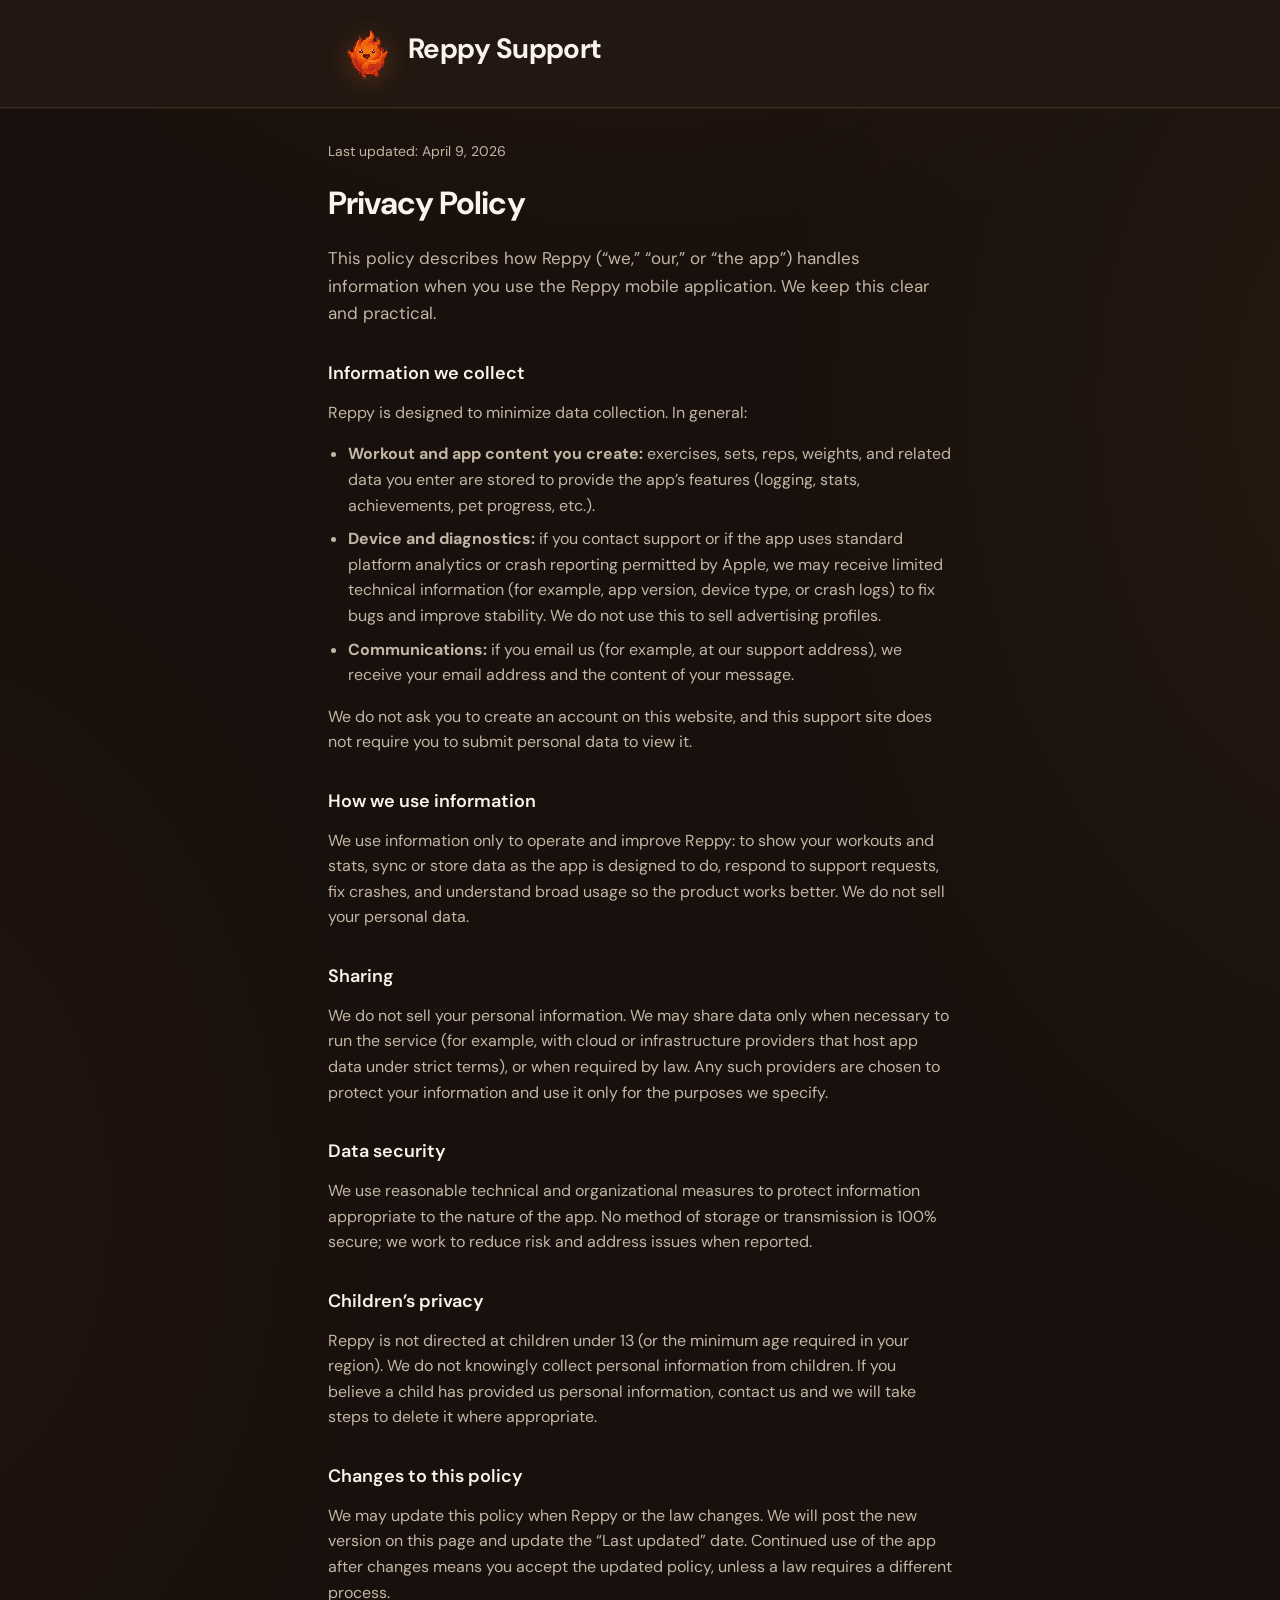
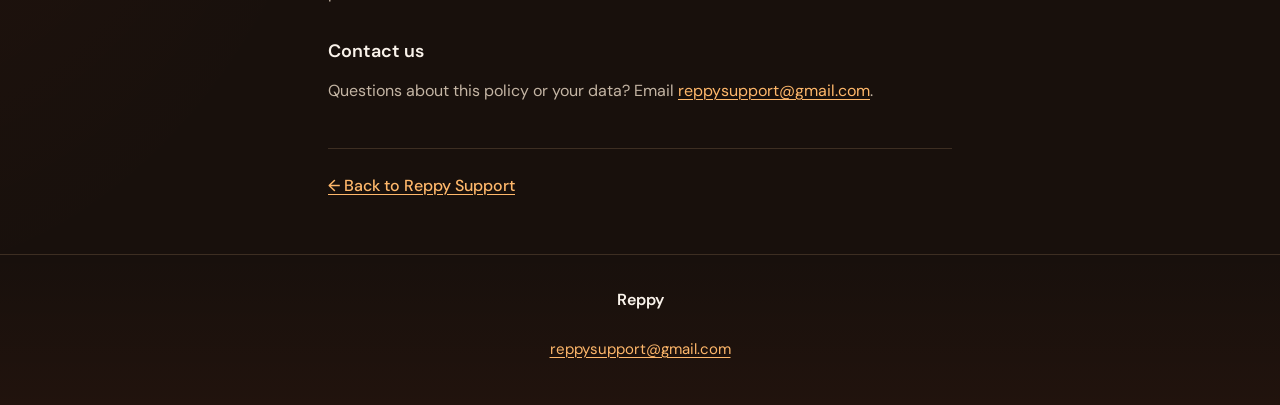
==== privacy.html @ c4244dfe "Initial commit: Reppy static support site Made-with: Cursor" ====
<!DOCTYPE html>
<html lang="en">
<head>
  <meta charset="UTF-8">
  <meta name="viewport" content="width=device-width, initial-scale=1">
  <meta name="description" content="Reppy privacy policy: how we handle your information.">
  <meta name="theme-color" content="#221811">
  <title>Privacy Policy · Reppy</title>
  <link rel="stylesheet" href="styles.css">
  <link rel="preconnect" href="https://fonts.googleapis.com">
  <link rel="preconnect" href="https://fonts.gstatic.com" crossorigin>
  <link href="https://fonts.googleapis.com/css2?family=DM+Sans:ital,opsz,wght@0,9..40,400;0,9..40,500;0,9..40,600;0,9..40,700;1,9..40,400&display=swap" rel="stylesheet">
</head>
<body class="page-privacy">
  <a class="skip-link" href="#main">Skip to content</a>

  <header class="site-header site-header--compact">
    <div class="wrap header-compact-inner">
      <img class="pet pet--inline" src="assets/flame-reppy.png" width="48" height="48" alt="" data-pet-theme="flame" tabindex="0" role="button" aria-label="Apply flame theme colors">
      <p class="site-title"><a href="index.html">Reppy Support</a></p>
    </div>
  </header>

  <main id="main" class="legal-main">
    <div class="wrap legal-wrap">
      <!-- EDIT: Last updated date when you change this policy -->
      <p class="legal-updated">Last updated: April 9, 2026</p>
      <h1 class="legal-title">Privacy Policy</h1>
      <p class="legal-lead">
        This policy describes how Reppy (“we,” “our,” or “the app”) handles information when you use the Reppy mobile application. We keep this clear and practical.
      </p>

      <section class="legal-section">
        <h2>Information we collect</h2>
        <p>
          Reppy is designed to minimize data collection. In general:
        </p>
        <ul class="list">
          <li><strong>Workout and app content you create:</strong> exercises, sets, reps, weights, and related data you enter are stored to provide the app’s features (logging, stats, achievements, pet progress, etc.).</li>
          <li><strong>Device and diagnostics:</strong> if you contact support or if the app uses standard platform analytics or crash reporting permitted by Apple, we may receive limited technical information (for example, app version, device type, or crash logs) to fix bugs and improve stability. We do not use this to sell advertising profiles.</li>
          <li><strong>Communications:</strong> if you email us (for example, at our support address), we receive your email address and the content of your message.</li>
        </ul>
        <p>
          We do not ask you to create an account on this website, and this support site does not require you to submit personal data to view it.
        </p>
      </section>

      <section class="legal-section">
        <h2>How we use information</h2>
        <p>
          We use information only to operate and improve Reppy: to show your workouts and stats, sync or store data as the app is designed to do, respond to support requests, fix crashes, and understand broad usage so the product works better. We do not sell your personal data.
        </p>
      </section>

      <section class="legal-section">
        <h2>Sharing</h2>
        <p>
          We do not sell your personal information. We may share data only when necessary to run the service (for example, with cloud or infrastructure providers that host app data under strict terms), or when required by law. Any such providers are chosen to protect your information and use it only for the purposes we specify.
        </p>
      </section>

      <section class="legal-section">
        <h2>Data security</h2>
        <p>
          We use reasonable technical and organizational measures to protect information appropriate to the nature of the app. No method of storage or transmission is 100% secure; we work to reduce risk and address issues when reported.
        </p>
      </section>

      <section class="legal-section">
        <h2>Children’s privacy</h2>
        <p>
          Reppy is not directed at children under 13 (or the minimum age required in your region). We do not knowingly collect personal information from children. If you believe a child has provided us personal information, contact us and we will take steps to delete it where appropriate.
        </p>
      </section>

      <section class="legal-section">
        <h2>Changes to this policy</h2>
        <p>
          We may update this policy when Reppy or the law changes. We will post the new version on this page and update the “Last updated” date. Continued use of the app after changes means you accept the updated policy, unless a law requires a different process.
        </p>
      </section>

      <section class="legal-section">
        <h2>Contact us</h2>
        <p>
          <!-- EDIT: Support email for privacy questions -->
          Questions about this policy or your data? Email
          <a href="mailto:reppysupport@gmail.com?subject=Reppy%20privacy%20question">reppysupport@gmail.com</a>.
        </p>
      </section>

      <p class="legal-back">
        <a href="index.html">← Back to Reppy Support</a>
      </p>
    </div>
  </main>

  <footer class="site-footer">
    <div class="wrap">
      <p class="footer-app">Reppy</p>
      <p><a href="mailto:reppysupport@gmail.com">reppysupport@gmail.com</a></p>
    </div>
  </footer>

  <script src="script.js" defer></script>
</body>
</html>
---- styles.css ----
/* EDIT: Shared layout tokens (same every theme) */
:root {
  --radius: 12px;
  --radius-sm: 8px;
  --max: 40rem;
  --space-xs: 0.5rem;
  --space-sm: 0.75rem;
  --space-md: 1rem;
  --space-lg: 1.5rem;
  --space-xl: 2rem;
  --space-2xl: 2.75rem;
  --space-3xl: 3.5rem;
}

/* EDIT: Flame theme (default) — set via data-theme on <html> or :root */
:root,
html[data-theme="flame"] {
  --bg: #18100c;
  --bg-elevated: #221811;
  --surface: #2d2118;
  --surface-glow: rgba(255, 140, 66, 0.08);
  --text: #faf3eb;
  --text-muted: #c4b5a4;
  --accent: #ff8c42;
  --accent-bright: #ffb86b;
  --accent-dim: #c45c1c;
  --accent-subtle: rgba(255, 140, 66, 0.14);
  --border: #3d2e22;
  --focus: #ffd6a8;
  --on-accent: #1a0f08;
  --grad-1: rgba(255, 120, 60, 0.14);
  --grad-2: rgba(255, 180, 90, 0.06);
  --grad-3: rgba(255, 90, 40, 0.05);
  --header-line: rgba(255, 140, 66, 0.06);
  --header-fade: rgba(34, 24, 17, 0.92);
  --pets-showcase-tint: rgba(255, 100, 50, 0.04);
  --footer-tint: rgba(255, 90, 40, 0.04);
  --pet-card-hover: rgba(255, 140, 66, 0.35);
  --btn-hover-bg: rgba(255, 140, 66, 0.22);
  --pet-shadow-hero: rgba(255, 110, 40, 0.35);
  --pet-shadow-inline: rgba(255, 110, 40, 0.25);
  --pet-shadow-error: rgba(255, 110, 40, 0.3);
}

html[data-theme="water"] {
  --bg: #0c1419;
  --bg-elevated: #111d25;
  --surface: #152a35;
  --surface-glow: rgba(34, 211, 238, 0.1);
  --text: #f0fdfa;
  --text-muted: #8fafbc;
  --accent: #22d3ee;
  --accent-bright: #67e8f9;
  --accent-dim: #0e7490;
  --accent-subtle: rgba(34, 211, 238, 0.14);
  --border: #1e3f4f;
  --focus: #a5f3fc;
  --on-accent: #042f2e;
  --grad-1: rgba(34, 211, 238, 0.12);
  --grad-2: rgba(56, 189, 248, 0.07);
  --grad-3: rgba(14, 116, 144, 0.1);
  --header-line: rgba(34, 211, 238, 0.08);
  --header-fade: rgba(17, 29, 37, 0.92);
  --pets-showcase-tint: rgba(34, 211, 238, 0.05);
  --footer-tint: rgba(14, 116, 144, 0.06);
  --pet-card-hover: rgba(34, 211, 238, 0.35);
  --btn-hover-bg: rgba(34, 211, 238, 0.2);
  --pet-shadow-hero: rgba(34, 197, 238, 0.35);
  --pet-shadow-inline: rgba(34, 197, 238, 0.28);
  --pet-shadow-error: rgba(34, 197, 238, 0.32);
}

html[data-theme="air"] {
  --bg: #101418;
  --bg-elevated: #151c23;
  --surface: #1c2733;
  --surface-glow: rgba(125, 211, 252, 0.09);
  --text: #f1f5f9;
  --text-muted: #94a9bc;
  --accent: #7dd3fc;
  --accent-bright: #bae6fd;
  --accent-dim: #0369a1;
  --accent-subtle: rgba(125, 211, 252, 0.14);
  --border: #2a3c4d;
  --focus: #e0f2fe;
  --on-accent: #0c1929;
  --grad-1: rgba(125, 211, 252, 0.12);
  --grad-2: rgba(186, 230, 253, 0.06);
  --grad-3: rgba(56, 189, 248, 0.06);
  --header-line: rgba(125, 211, 252, 0.08);
  --header-fade: rgba(21, 28, 35, 0.92);
  --pets-showcase-tint: rgba(125, 211, 252, 0.045);
  --footer-tint: rgba(56, 189, 248, 0.05);
  --pet-card-hover: rgba(125, 211, 252, 0.35);
  --btn-hover-bg: rgba(125, 211, 252, 0.18);
  --pet-shadow-hero: rgba(96, 180, 240, 0.35);
  --pet-shadow-inline: rgba(96, 180, 240, 0.28);
  --pet-shadow-error: rgba(96, 180, 240, 0.3);
}

html[data-theme="earth"] {
  --bg: #13100c;
  --bg-elevated: #1c1812;
  --surface: #26201a;
  --surface-glow: rgba(132, 204, 22, 0.08);
  --text: #faf7f0;
  --text-muted: #b0a492;
  --accent: #84cc16;
  --accent-bright: #bef264;
  --accent-dim: #4d7c0f;
  --accent-subtle: rgba(132, 204, 22, 0.14);
  --border: #3d3527;
  --focus: #d9f99d;
  --on-accent: #1a2208;
  --grad-1: rgba(132, 204, 22, 0.1);
  --grad-2: rgba(180, 83, 9, 0.09);
  --grad-3: rgba(63, 98, 18, 0.07);
  --header-line: rgba(132, 204, 22, 0.07);
  --header-fade: rgba(28, 24, 18, 0.92);
  --pets-showcase-tint: rgba(132, 204, 22, 0.04);
  --footer-tint: rgba(101, 163, 23, 0.05);
  --pet-card-hover: rgba(132, 204, 22, 0.4);
  --btn-hover-bg: rgba(132, 204, 22, 0.2);
  --pet-shadow-hero: rgba(120, 180, 40, 0.35);
  --pet-shadow-inline: rgba(120, 180, 40, 0.28);
  --pet-shadow-error: rgba(120, 180, 40, 0.3);
}

html[data-theme="lightning"] {
  --bg: #161008;
  --bg-elevated: #21180d;
  --surface: #2d2316;
  --surface-glow: rgba(251, 191, 36, 0.1);
  --text: #fffbeb;
  --text-muted: #cfc0a4;
  --accent: #fbbf24;
  --accent-bright: #fde047;
  --accent-dim: #d97706;
  --accent-subtle: rgba(251, 191, 36, 0.16);
  --border: #4a3d26;
  --focus: #fef08a;
  --on-accent: #1c1408;
  --grad-1: rgba(251, 191, 36, 0.15);
  --grad-2: rgba(245, 158, 11, 0.09);
  --grad-3: rgba(234, 179, 8, 0.07);
  --header-line: rgba(251, 191, 36, 0.08);
  --header-fade: rgba(33, 24, 13, 0.92);
  --pets-showcase-tint: rgba(251, 191, 36, 0.05);
  --footer-tint: rgba(217, 119, 6, 0.06);
  --pet-card-hover: rgba(251, 191, 36, 0.4);
  --btn-hover-bg: rgba(251, 191, 36, 0.22);
  --pet-shadow-hero: rgba(245, 180, 40, 0.38);
  --pet-shadow-inline: rgba(245, 180, 40, 0.3);
  --pet-shadow-error: rgba(245, 180, 40, 0.34);
}

/* Click pets to change theme — cursor + focus ring */
[data-pet-theme] {
  cursor: pointer;
}

[data-pet-theme]:focus-visible {
  outline: 2px solid var(--focus);
  outline-offset: 3px;
  border-radius: 4px;
}

.theme-hint {
  margin: 0 0 var(--space-md);
  font-size: 0.9375rem;
  color: var(--text-muted);
  font-style: italic;
}

*,
*::before,
*::after {
  box-sizing: border-box;
}

html {
  -webkit-text-size-adjust: 100%;
  scroll-behavior: smooth;
}

body {
  margin: 0;
  min-height: 100vh;
  font-family: "DM Sans", system-ui, -apple-system, sans-serif;
  font-size: 1rem;
  line-height: 1.6;
  color: var(--text);
  background: var(--bg);
  background-image:
    radial-gradient(ellipse 130% 90% at 50% -35%, var(--grad-1), transparent 55%),
    radial-gradient(ellipse 50% 45% at 110% 20%, var(--grad-2), transparent),
    radial-gradient(ellipse 40% 35% at -10% 60%, var(--grad-3), transparent);
  transition: background-color 0.35s ease, color 0.25s ease;
}

/* Pixel art stays crisp when scaled */
.pet {
  display: block;
  height: auto;
  image-rendering: pixelated;
  image-rendering: -moz-crisp-edges;
  image-rendering: crisp-edges;
  flex-shrink: 0;
}

.pet--hero {
  width: 96px;
  filter: drop-shadow(0 6px 20px var(--pet-shadow-hero));
  transition: filter 0.3s ease;
}

@media (min-width: 600px) {
  .pet--hero {
    width: 120px;
  }
}

.pet-parade {
  display: flex;
  flex-wrap: wrap;
  align-items: center;
  justify-content: center;
  gap: var(--space-md) var(--space-lg);
  padding: var(--space-lg) 0 0;
  margin-top: var(--space-md);
  border-top: 1px solid var(--border);
}

.pet-parade .pet {
  width: 56px;
  opacity: 0.95;
  transition: transform 0.15s ease, opacity 0.15s ease;
}

.pet-parade .pet:hover {
  transform: translateY(-3px) scale(1.06);
  opacity: 1;
}

@media (min-width: 480px) {
  .pet-parade .pet {
    width: 64px;
  }
}

.header-inner {
  display: flex;
  flex-direction: column;
  align-items: flex-start;
  gap: var(--space-lg);
}

@media (min-width: 600px) {
  .header-inner {
    flex-direction: row;
    align-items: center;
    justify-content: space-between;
  }
}

.header-mascot {
  align-self: center;
}

@media (min-width: 600px) {
  .header-mascot {
    align-self: auto;
  }
}

/* Skip link */
.skip-link {
  position: absolute;
  top: -100px;
  left: var(--space-md);
  padding: var(--space-sm) var(--space-md);
  background: var(--accent);
  color: var(--on-accent);
  font-weight: 600;
  border-radius: var(--radius-sm);
  z-index: 100;
  text-decoration: none;
}

.skip-link:focus {
  top: var(--space-md);
  outline: 2px solid var(--focus);
  outline-offset: 2px;
}

.wrap {
  width: 100%;
  max-width: var(--max);
  margin: 0 auto;
  padding: 0 var(--space-lg);
}

/* Header */
.site-header {
  padding: var(--space-2xl) 0 var(--space-lg);
  border-bottom: 1px solid var(--border);
  background: linear-gradient(180deg, var(--bg-elevated) 0%, var(--header-fade) 100%);
  box-shadow: 0 1px 0 var(--header-line);
  transition: background 0.35s ease, box-shadow 0.3s ease, border-color 0.3s ease;
}

.site-header--compact {
  padding: var(--space-lg) 0;
}

.site-header--compact .header-compact-inner {
  display: flex;
  align-items: center;
  gap: var(--space-md);
}

.site-header--compact .pet--inline {
  width: 48px;
  filter: drop-shadow(0 4px 12px var(--pet-shadow-inline));
  transition: filter 0.3s ease;
}

.site-title {
  margin: 0 0 var(--space-xs);
  font-size: clamp(1.5rem, 4vw, 1.75rem);
  font-weight: 700;
  letter-spacing: -0.02em;
}

.site-title a {
  color: inherit;
  text-decoration: none;
}

.site-title a:hover {
  color: var(--accent-bright);
}

.tagline {
  margin: 0;
  font-size: 1rem;
  color: var(--text-muted);
  font-weight: 400;
  max-width: 22rem;
}

/* Pet showcase section */
.pets-showcase {
  background: linear-gradient(180deg, var(--pets-showcase-tint) 0%, transparent 100%);
  transition: background 0.35s ease;
}

.pet-grid {
  list-style: none;
  margin: var(--space-lg) 0 0;
  padding: 0;
  display: grid;
  grid-template-columns: repeat(2, 1fr);
  gap: var(--space-md);
}

@media (min-width: 520px) {
  .pet-grid {
    grid-template-columns: repeat(3, 1fr);
  }
}

@media (min-width: 720px) {
  .pet-grid {
    grid-template-columns: repeat(5, 1fr);
    gap: var(--space-sm);
  }
}

.pet-card {
  margin: 0;
  padding: var(--space-md);
  background: var(--surface);
  border: 1px solid var(--border);
  border-radius: var(--radius);
  text-align: center;
  box-shadow: 0 4px 24px var(--surface-glow);
  transition: border-color 0.15s ease, transform 0.15s ease;
}

.pet-card:hover {
  border-color: var(--pet-card-hover);
  transform: translateY(-2px);
}

.pet-card .pet {
  width: 72px;
  margin: 0 auto var(--space-sm);
}

@media (min-width: 520px) {
  .pet-card .pet {
    width: 80px;
  }
}

.pet-card figcaption {
  font-size: 0.8125rem;
  font-weight: 600;
  color: var(--text-muted);
  letter-spacing: 0.02em;
}

/* Intro accent */
.intro-visual {
  margin: var(--space-lg) 0 0;
  display: flex;
  justify-content: center;
  gap: var(--space-lg);
  flex-wrap: wrap;
  opacity: 0.9;
}

.intro-visual .pet {
  width: 52px;
}

@media (min-width: 480px) {
  .intro-visual .pet {
    width: 60px;
  }
}

/* Sections */
.section {
  padding: var(--space-2xl) 0;
  border-bottom: 1px solid var(--border);
}

.section:last-of-type {
  border-bottom: none;
}

.section-title {
  margin: 0 0 var(--space-md);
  font-size: clamp(1.25rem, 3.5vw, 1.375rem);
  font-weight: 600;
  letter-spacing: -0.02em;
}

.subsection-title {
  margin: var(--space-lg) 0 var(--space-sm);
  font-size: 1rem;
  font-weight: 600;
  color: var(--text);
}

.intro .section-title {
  font-size: clamp(1.5rem, 4vw, 1.75rem);
}

.lead {
  font-size: 1.0625rem;
  color: var(--text-muted);
  margin: 0 0 var(--space-md);
}

.section p {
  margin: 0 0 var(--space-md);
}

.section p:last-child {
  margin-bottom: 0;
}

a {
  color: var(--accent-bright);
  text-decoration-thickness: 1px;
  text-underline-offset: 3px;
}

a:hover {
  color: var(--focus);
}

.list {
  margin: 0 0 var(--space-md);
  padding-left: 1.25rem;
}

.list li {
  margin-bottom: var(--space-xs);
}

.list li:last-child {
  margin-bottom: 0;
}

/* Feature grid */
.feature-grid {
  list-style: none;
  margin: 0;
  padding: 0;
  display: grid;
  gap: var(--space-sm);
}

@media (min-width: 480px) {
  .feature-grid {
    grid-template-columns: 1fr 1fr;
  }
}

.feature-grid li {
  margin: 0;
  padding: var(--space-md) var(--space-lg);
  background: var(--surface);
  border: 1px solid var(--border);
  border-radius: var(--radius);
  font-size: 0.9375rem;
  position: relative;
  padding-left: calc(var(--space-lg) + 0.5rem);
  box-shadow: 0 2px 12px rgba(0, 0, 0, 0.12);
}

.feature-grid li::before {
  content: "";
  position: absolute;
  left: var(--space-md);
  top: 50%;
  transform: translateY(-50%);
  width: 4px;
  height: 1.25rem;
  background: linear-gradient(180deg, var(--accent), var(--accent-dim));
  border-radius: 2px;
}

/* FAQ */
.faq-list {
  margin: 0;
}

.faq-list dt {
  font-weight: 600;
  margin: var(--space-lg) 0 var(--space-xs);
  color: var(--text);
}

.faq-list dt:first-child {
  margin-top: 0;
}

.faq-list dd {
  margin: 0 0 var(--space-md);
  padding: 0 0 var(--space-md);
  border-bottom: 1px solid var(--border);
  color: var(--text-muted);
}

.faq-list dd:last-of-type {
  border-bottom: none;
  padding-bottom: 0;
  margin-bottom: 0;
}

/* Button */
.btn {
  display: inline-flex;
  align-items: center;
  justify-content: center;
  margin-top: var(--space-md);
  padding: var(--space-sm) var(--space-lg);
  background: var(--accent-subtle);
  color: var(--accent-bright);
  border: 1px solid var(--accent-dim);
  border-radius: var(--radius);
  font-family: inherit;
  font-size: 1rem;
  font-weight: 600;
  text-decoration: none;
  cursor: pointer;
  transition: background 0.15s, border-color 0.15s, color 0.15s;
}

.btn:hover {
  background: var(--btn-hover-bg);
  color: var(--focus);
  border-color: var(--accent);
}

.btn:focus-visible {
  outline: 2px solid var(--focus);
  outline-offset: 2px;
}

.privacy-cta .btn {
  margin-top: var(--space-sm);
}

/* Footer */
.site-footer {
  margin-top: auto;
  padding: var(--space-xl) 0 var(--space-2xl);
  border-top: 1px solid var(--border);
  text-align: center;
  color: var(--text-muted);
  font-size: 0.9375rem;
  background: linear-gradient(0deg, var(--footer-tint), transparent);
  transition: background 0.35s ease, border-color 0.3s ease;
}

.site-footer .wrap {
  display: flex;
  flex-direction: column;
  align-items: center;
  gap: var(--space-md);
}

.footer-pets {
  display: flex;
  gap: var(--space-sm);
  justify-content: center;
  flex-wrap: wrap;
}

.footer-pets .pet {
  width: 40px;
  opacity: 0.85;
}

.site-footer p {
  margin: 0 0 var(--space-xs);
}

.site-footer p:last-child {
  margin-bottom: 0;
}

.footer-app {
  font-weight: 600;
  color: var(--text);
  font-size: 1rem;
}

/* Legal / privacy */
.legal-main {
  padding: var(--space-xl) 0 var(--space-3xl);
}

.legal-wrap {
  max-width: 42rem;
}

.legal-updated {
  font-size: 0.875rem;
  color: var(--text-muted);
  margin: 0 0 var(--space-md);
}

.legal-title {
  margin: 0 0 var(--space-md);
  font-size: clamp(1.75rem, 4vw, 2rem);
  font-weight: 700;
  letter-spacing: -0.03em;
}

.legal-lead {
  color: var(--text-muted);
  margin: 0 0 var(--space-xl);
  font-size: 1.0625rem;
}

.legal-section {
  margin-bottom: var(--space-xl);
}

.legal-section h2 {
  margin: 0 0 var(--space-sm);
  font-size: 1.125rem;
  font-weight: 600;
}

.legal-section p,
.legal-section ul {
  margin: 0 0 var(--space-md);
  color: var(--text-muted);
}

.legal-section ul:last-child,
.legal-section p:last-child {
  margin-bottom: 0;
}

.legal-back {
  margin: var(--space-2xl) 0 0;
  padding-top: var(--space-lg);
  border-top: 1px solid var(--border);
}

.legal-back a {
  font-weight: 500;
}

/* 404 */
.page-404 {
  display: flex;
  align-items: center;
  justify-content: center;
  min-height: 100vh;
}

.error-main {
  width: 100%;
  padding: var(--space-2xl) 0;
}

.error-wrap {
  text-align: center;
}

.error-pet {
  width: 80px;
  margin: 0 auto var(--space-md);
  filter: drop-shadow(0 6px 18px var(--pet-shadow-error));
  transition: filter 0.3s ease;
}

.error-code {
  margin: 0 0 var(--space-sm);
  font-size: clamp(3rem, 12vw, 4.5rem);
  font-weight: 700;
  letter-spacing: -0.05em;
  color: var(--accent-dim);
  line-height: 1;
}

.error-title {
  margin: 0 0 var(--space-md);
  font-size: 1.375rem;
  font-weight: 600;
}

.error-text {
  margin: 0 auto var(--space-lg);
  max-width: 24rem;
  color: var(--text-muted);
}

.page-404 .btn {
  margin-top: 0;
}

/* Layout: sticky footer on short pages */
body:not(.page-404) {
  display: flex;
  flex-direction: column;
}

body:not(.page-404) main {
  flex: 1;
}
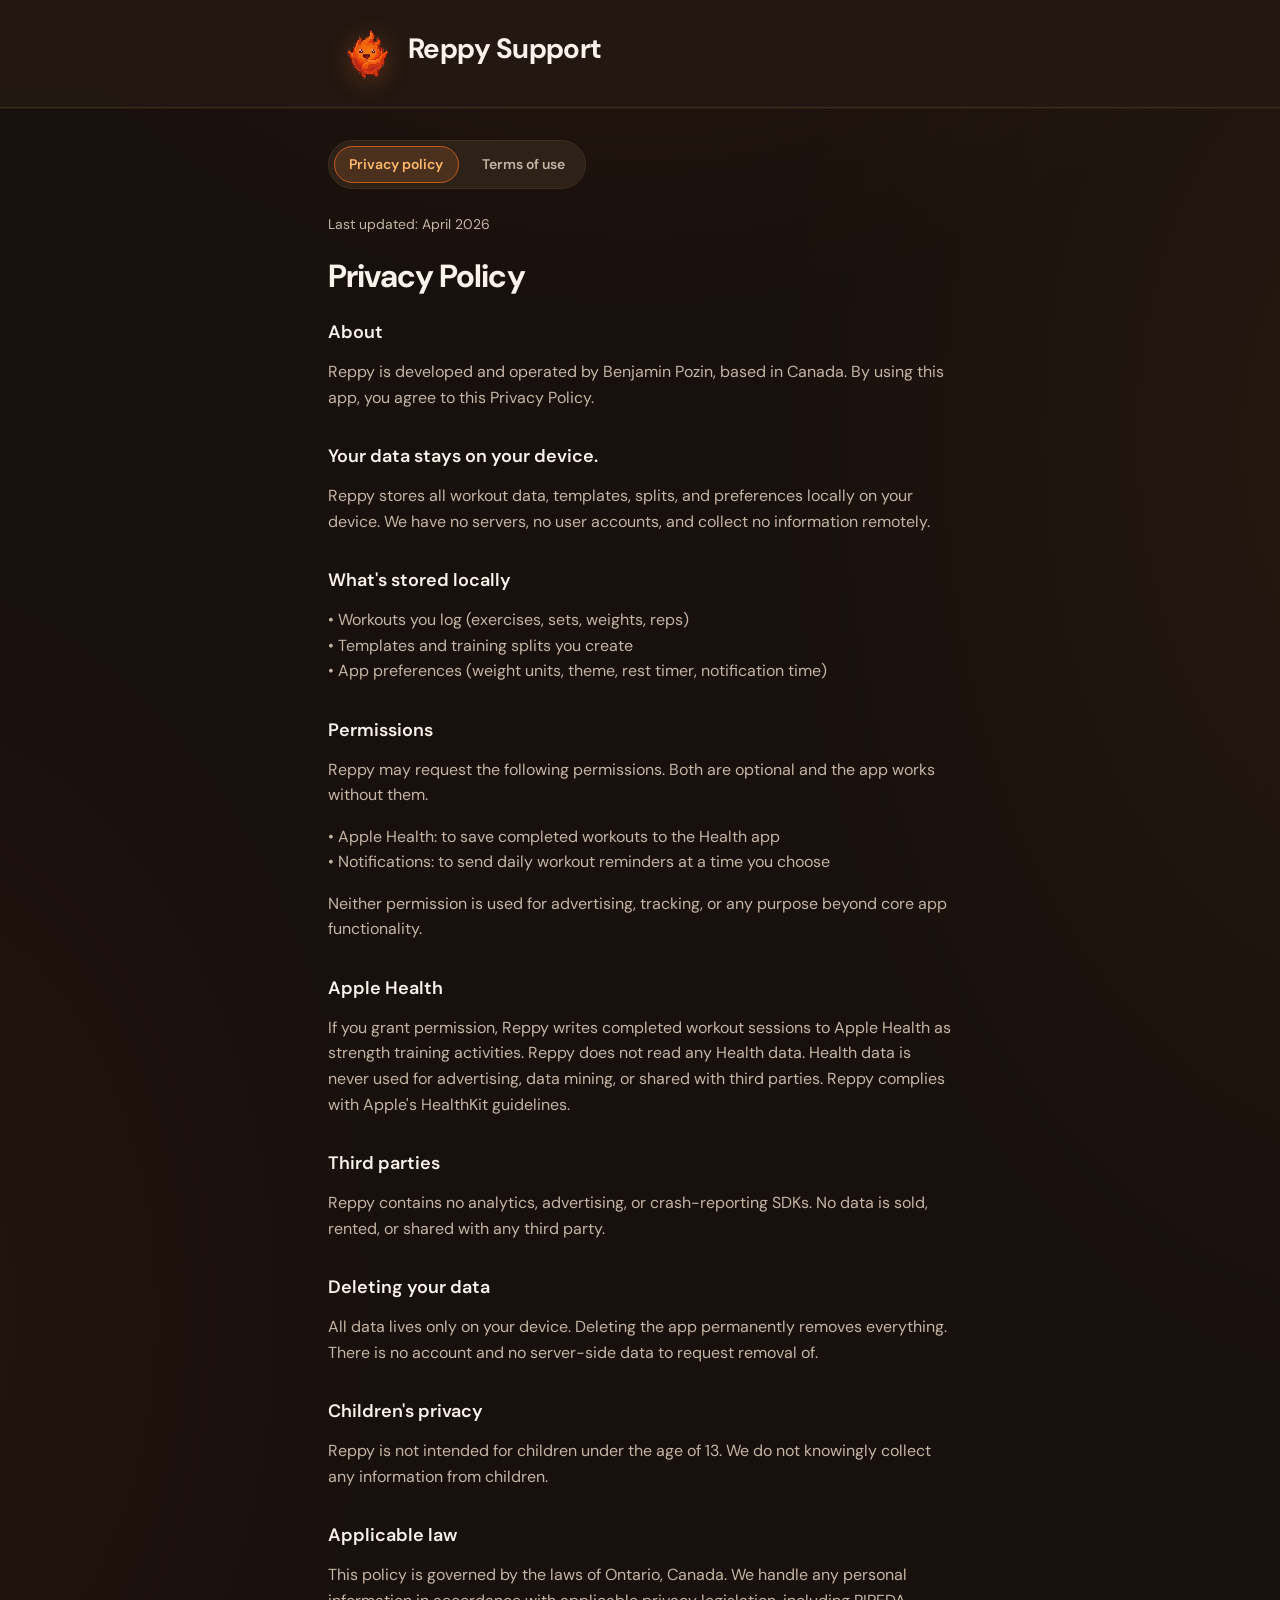
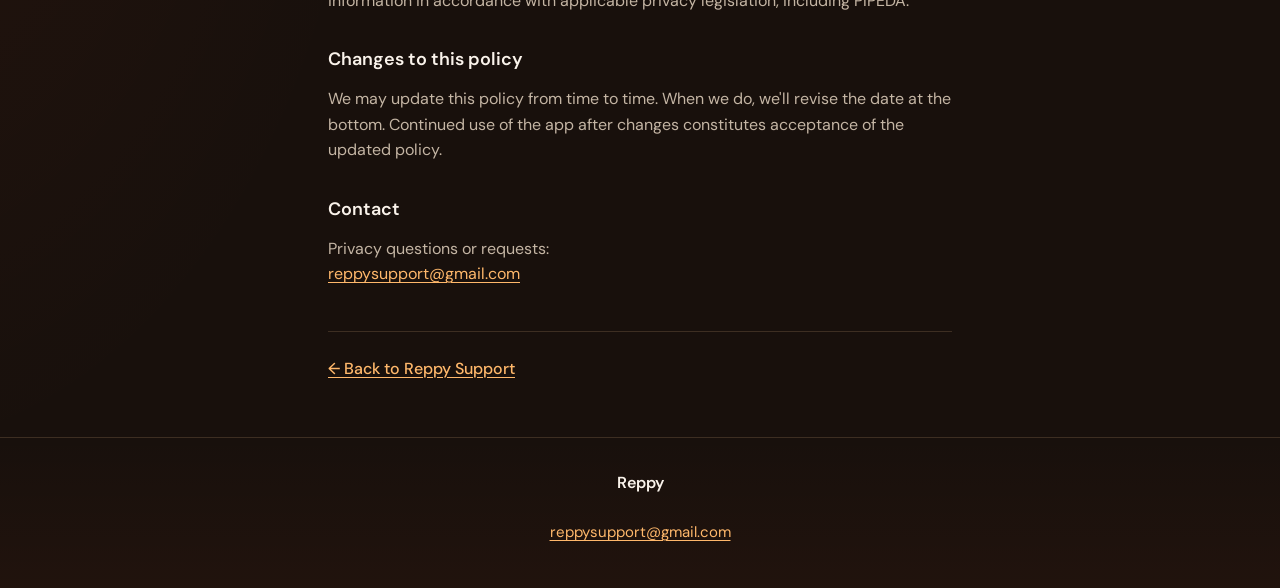
==== commit ea6b0b72: "Add legal tabs and animated pet-themed UI updates. Publish full Privacy Policy and Terms of Use page" ====
--- a/privacy.html
+++ b/privacy.html
@@ -23,70 +23,69 @@
 
   <main id="main" class="legal-main">
     <div class="wrap legal-wrap">
-      <!-- EDIT: Last updated date when you change this policy -->
-      <p class="legal-updated">Last updated: April 9, 2026</p>
+      <nav class="legal-tabs" aria-label="Legal pages">
+        <a class="legal-tab" href="privacy.html" aria-current="page">Privacy policy</a>
+        <a class="legal-tab" href="terms.html">Terms of use</a>
+      </nav>
+
+      <p class="legal-updated">Last updated: April 2026</p>
       <h1 class="legal-title">Privacy Policy</h1>
-      <p class="legal-lead">
-        This policy describes how Reppy (“we,” “our,” or “the app”) handles information when you use the Reppy mobile application. We keep this clear and practical.
-      </p>
 
       <section class="legal-section">
-        <h2>Information we collect</h2>
-        <p>
-          Reppy is designed to minimize data collection. In general:
-        </p>
-        <ul class="list">
-          <li><strong>Workout and app content you create:</strong> exercises, sets, reps, weights, and related data you enter are stored to provide the app’s features (logging, stats, achievements, pet progress, etc.).</li>
-          <li><strong>Device and diagnostics:</strong> if you contact support or if the app uses standard platform analytics or crash reporting permitted by Apple, we may receive limited technical information (for example, app version, device type, or crash logs) to fix bugs and improve stability. We do not use this to sell advertising profiles.</li>
-          <li><strong>Communications:</strong> if you email us (for example, at our support address), we receive your email address and the content of your message.</li>
-        </ul>
-        <p>
-          We do not ask you to create an account on this website, and this support site does not require you to submit personal data to view it.
-        </p>
+        <h2>About</h2>
+        <p>Reppy is developed and operated by Benjamin Pozin, based in Canada. By using this app, you agree to this Privacy Policy.</p>
       </section>
 
       <section class="legal-section">
-        <h2>How we use information</h2>
-        <p>
-          We use information only to operate and improve Reppy: to show your workouts and stats, sync or store data as the app is designed to do, respond to support requests, fix crashes, and understand broad usage so the product works better. We do not sell your personal data.
-        </p>
+        <h2>Your data stays on your device.</h2>
+        <p>Reppy stores all workout data, templates, splits, and preferences locally on your device. We have no servers, no user accounts, and collect no information remotely.</p>
       </section>
 
       <section class="legal-section">
-        <h2>Sharing</h2>
-        <p>
-          We do not sell your personal information. We may share data only when necessary to run the service (for example, with cloud or infrastructure providers that host app data under strict terms), or when required by law. Any such providers are chosen to protect your information and use it only for the purposes we specify.
-        </p>
+        <h2>What's stored locally</h2>
+        <p>• Workouts you log (exercises, sets, weights, reps)<br>• Templates and training splits you create<br>• App preferences (weight units, theme, rest timer, notification time)</p>
       </section>
 
       <section class="legal-section">
-        <h2>Data security</h2>
-        <p>
-          We use reasonable technical and organizational measures to protect information appropriate to the nature of the app. No method of storage or transmission is 100% secure; we work to reduce risk and address issues when reported.
-        </p>
+        <h2>Permissions</h2>
+        <p>Reppy may request the following permissions. Both are optional and the app works without them.</p>
+        <p>• Apple Health: to save completed workouts to the Health app<br>• Notifications: to send daily workout reminders at a time you choose</p>
+        <p>Neither permission is used for advertising, tracking, or any purpose beyond core app functionality.</p>
       </section>
 
       <section class="legal-section">
-        <h2>Children’s privacy</h2>
-        <p>
-          Reppy is not directed at children under 13 (or the minimum age required in your region). We do not knowingly collect personal information from children. If you believe a child has provided us personal information, contact us and we will take steps to delete it where appropriate.
-        </p>
+        <h2>Apple Health</h2>
+        <p>If you grant permission, Reppy writes completed workout sessions to Apple Health as strength training activities. Reppy does not read any Health data. Health data is never used for advertising, data mining, or shared with third parties. Reppy complies with Apple's HealthKit guidelines.</p>
+      </section>
+
+      <section class="legal-section">
+        <h2>Third parties</h2>
+        <p>Reppy contains no analytics, advertising, or crash-reporting SDKs. No data is sold, rented, or shared with any third party.</p>
+      </section>
+
+      <section class="legal-section">
+        <h2>Deleting your data</h2>
+        <p>All data lives only on your device. Deleting the app permanently removes everything. There is no account and no server-side data to request removal of.</p>
+      </section>
+
+      <section class="legal-section">
+        <h2>Children's privacy</h2>
+        <p>Reppy is not intended for children under the age of 13. We do not knowingly collect any information from children.</p>
+      </section>
+
+      <section class="legal-section">
+        <h2>Applicable law</h2>
+        <p>This policy is governed by the laws of Ontario, Canada. We handle any personal information in accordance with applicable privacy legislation, including PIPEDA.</p>
       </section>
 
       <section class="legal-section">
         <h2>Changes to this policy</h2>
-        <p>
-          We may update this policy when Reppy or the law changes. We will post the new version on this page and update the “Last updated” date. Continued use of the app after changes means you accept the updated policy, unless a law requires a different process.
-        </p>
+        <p>We may update this policy from time to time. When we do, we'll revise the date at the bottom. Continued use of the app after changes constitutes acceptance of the updated policy.</p>
       </section>
 
       <section class="legal-section">
-        <h2>Contact us</h2>
-        <p>
-          <!-- EDIT: Support email for privacy questions -->
-          Questions about this policy or your data? Email
-          <a href="mailto:reppysupport@gmail.com?subject=Reppy%20privacy%20question">reppysupport@gmail.com</a>.
-        </p>
+        <h2>Contact</h2>
+        <p>Privacy questions or requests:<br><a href="mailto:reppysupport@gmail.com">reppysupport@gmail.com</a></p>
       </section>
 
       <p class="legal-back">
--- a/styles.css
+++ b/styles.css
@@ -212,6 +212,7 @@
   width: 96px;
   filter: drop-shadow(0 6px 20px var(--pet-shadow-hero));
   transition: filter 0.3s ease;
+  animation: pet-float 3.6s ease-in-out infinite;
 }
 
 @media (min-width: 600px) {
@@ -235,7 +236,13 @@
   width: 56px;
   opacity: 0.95;
   transition: transform 0.15s ease, opacity 0.15s ease;
-}
+  animation: pet-bob 2.8s ease-in-out infinite;
+}
+
+.pet-parade .pet:nth-child(2) { animation-delay: 0.2s; }
+.pet-parade .pet:nth-child(3) { animation-delay: 0.4s; }
+.pet-parade .pet:nth-child(4) { animation-delay: 0.6s; }
+.pet-parade .pet:nth-child(5) { animation-delay: 0.8s; }
 
 .pet-parade .pet:hover {
   transform: translateY(-3px) scale(1.06);
@@ -386,6 +393,10 @@
   text-align: center;
   box-shadow: 0 4px 24px var(--surface-glow);
   transition: border-color 0.15s ease, transform 0.15s ease;
+}
+
+.pet-card .pet {
+  animation: pet-bob 2.6s ease-in-out infinite;
 }
 
 .pet-card:hover {
@@ -597,6 +608,13 @@
   margin-top: var(--space-sm);
 }
 
+.btn-row {
+  display: flex;
+  flex-wrap: wrap;
+  gap: var(--space-sm);
+  margin-top: var(--space-sm);
+}
+
 /* Footer */
 .site-footer {
   margin-top: auto;
@@ -695,6 +713,39 @@
   margin: var(--space-2xl) 0 0;
   padding-top: var(--space-lg);
   border-top: 1px solid var(--border);
+}
+
+.legal-tabs {
+  display: inline-flex;
+  gap: var(--space-xs);
+  padding: 0.3rem;
+  margin-bottom: var(--space-lg);
+  border: 1px solid var(--border);
+  border-radius: 999px;
+  background: var(--surface);
+}
+
+.legal-tab {
+  display: inline-flex;
+  align-items: center;
+  justify-content: center;
+  padding: 0.4rem 0.9rem;
+  border-radius: 999px;
+  text-decoration: none;
+  font-size: 0.875rem;
+  font-weight: 600;
+  color: var(--text-muted);
+  border: 1px solid transparent;
+}
+
+.legal-tab:hover {
+  color: var(--accent-bright);
+}
+
+.legal-tab[aria-current="page"] {
+  color: var(--accent-bright);
+  background: var(--accent-subtle);
+  border-color: var(--accent-dim);
 }
 
 .legal-back a {
@@ -759,3 +810,13 @@
 body:not(.page-404) main {
   flex: 1;
 }
+
+@keyframes pet-float {
+  0%, 100% { transform: translateY(0); }
+  50% { transform: translateY(-6px); }
+}
+
+@keyframes pet-bob {
+  0%, 100% { transform: translateY(0); }
+  50% { transform: translateY(-4px); }
+}
